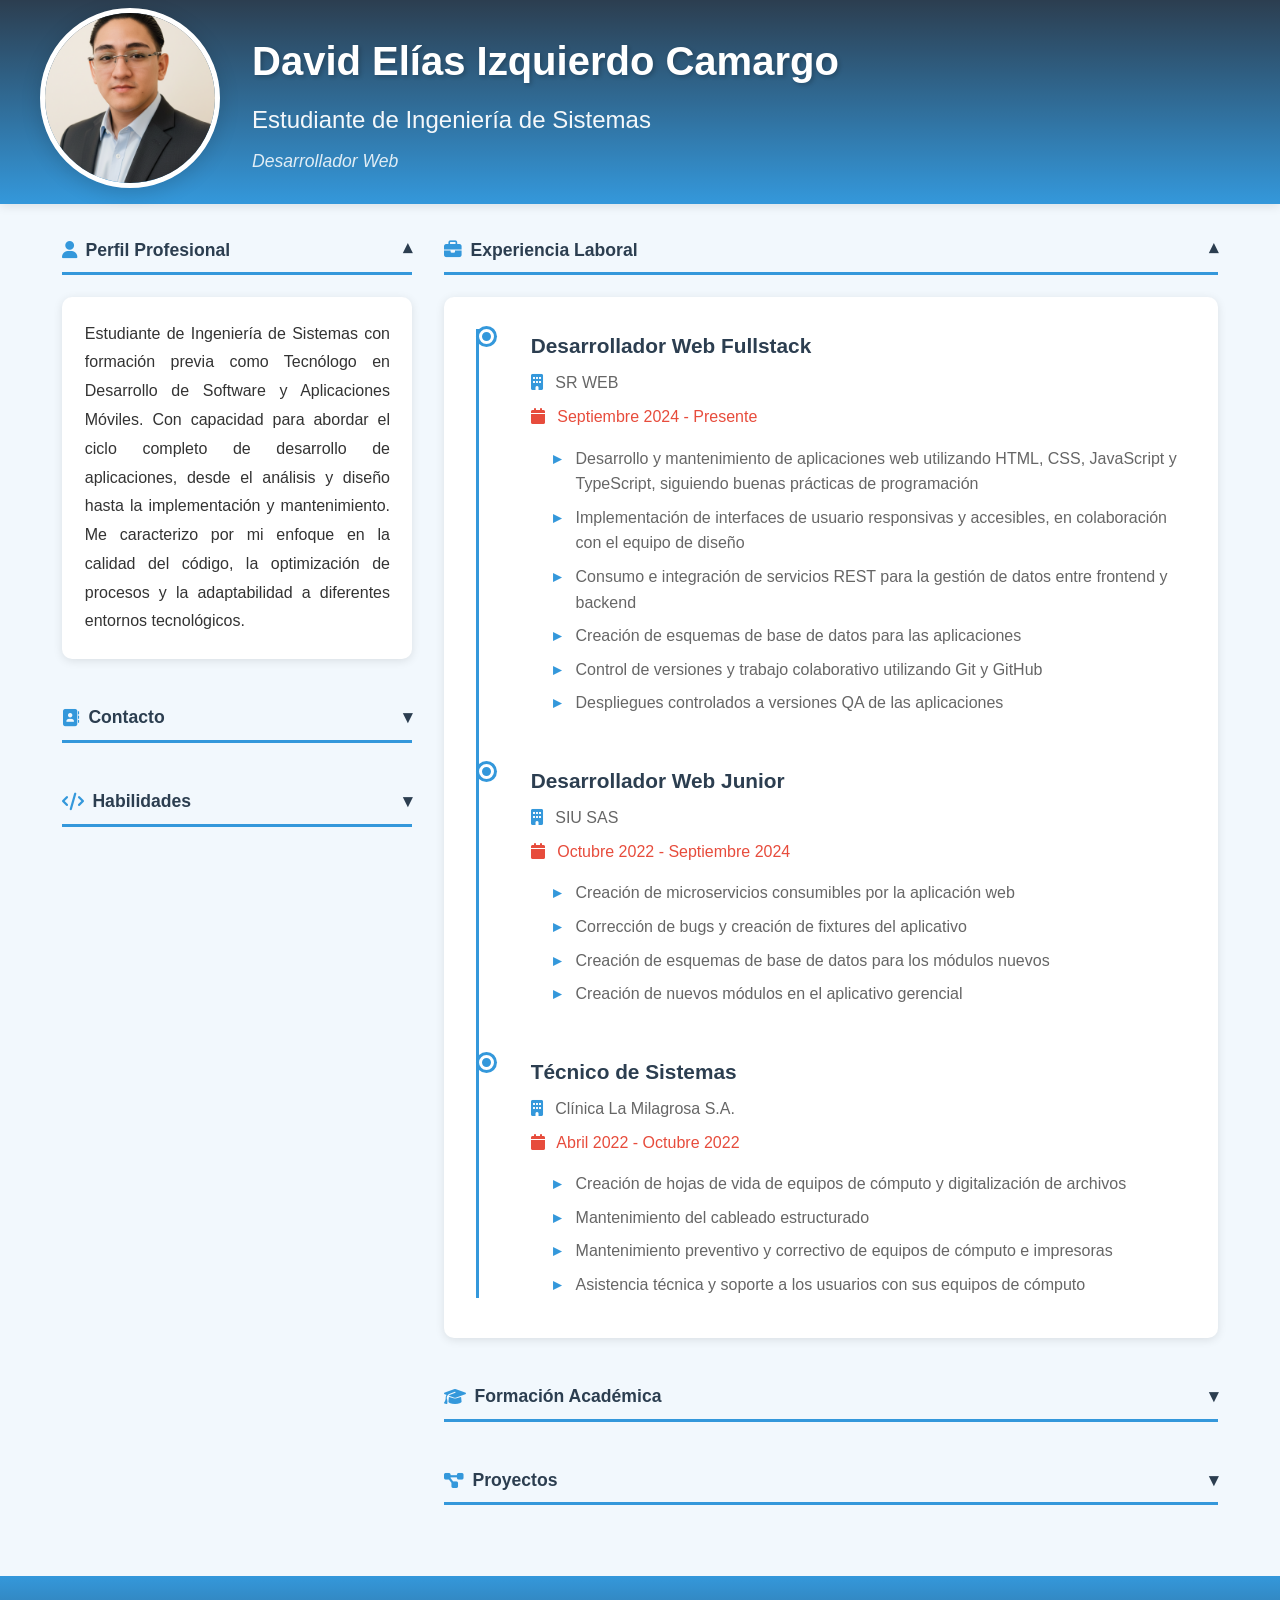
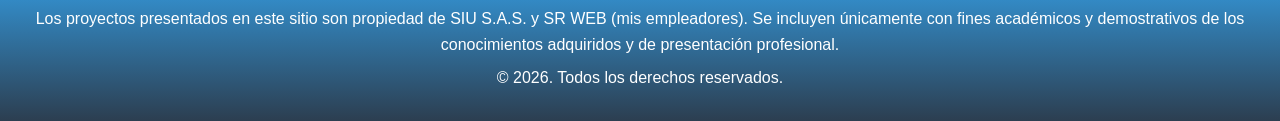
==== index.html @ 97e3bf98 "Initial commit" ====
<!DOCTYPE html>
<html lang="es">

<head>
    <meta charset="UTF-8">
    <meta name="viewport" content="width=device-width, initial-scale=1.0">
    <meta name="description" content="Hoja de vida profesional - David Izquierdo">
    <meta name="keyword" content="Hoja de vida profesional - David Izquierdo">
    <title>HDV | David Izquierdo</title>
    <link rel="stylesheet" href="css/general.css">
    <link rel="stylesheet" href="css/body.css">
    <link rel="stylesheet" href="css/header.css">
    <link rel="stylesheet" href="css/footer.css">
    <link rel="icon" href="media/img/icono.png" type="image/png">
    <link rel="stylesheet" href="https://cdnjs.cloudflare.com/ajax/libs/font-awesome/6.4.0/css/all.min.css">
</head>

<body>
    <header class="header">
        <div class="header-content">
            <div class="profile-photo">
                <img src="media/img/yo.png" alt="Foto de perfil" class="photo">
            </div>
            <div class="header-info">
                <h1 class="name">David Elías Izquierdo Camargo</h1>
                <h2 class="title">Estudiante de Ingeniería de Sistemas</h2>
                <p class="subtitle">Desarrollador Web</p>
            </div>
        </div>
    </header>
    <main class="container">
        <!-- Contenedor de la barra lateral izquierda -->
        <aside class="sidebar">
            <!-- Perfil Personal -->
            <details open>
                <summary class="section-title">
                    <i class="fas fa-user"></i> Perfil Profesional
                </summary>
                <section class="section profile-section">
                    <p class="profile-text">
                        Estudiante de Ingeniería de Sistemas con formación previa como Tecnólogo en Desarrollo de
                        Software y
                        Aplicaciones Móviles. Con capacidad para abordar el ciclo completo de desarrollo de
                        aplicaciones, desde el análisis y diseño hasta la implementación y mantenimiento. Me caracterizo
                        por
                        mi enfoque en la calidad del código, la optimización de procesos y la adaptabilidad a diferentes
                        entornos tecnológicos.
                    </p>
                </section>
            </details>
            <!-- Información de Contacto -->
            <details>
                <summary class="section-title">
                    <i class="fas fa-address-book"></i> Contacto
                </summary>
                <section class="section contact-section">
                    <ul class="contact-list">
                        <li class="contact-item">
                            <i class="fas fa-envelope"></i>
                            <a href="mailto:david.izq02@gmail.com">david.izq02@gmail.com</a>
                        </li>
                        <li class="contact-item">
                            <i class="fas fa-phone"></i>
                            <span>+57 300 725 5802</span>
                        </li>
                        <li class="contact-item">
                            <i class="fas fa-map-marker-alt"></i>
                            <span>Santa Marta, Colombia</span>
                        </li>
                        <li class="contact-item">
                            <i class="fab fa-linkedin"></i>
                            <a href="https://www.linkedin.com/in/david-izquierdo-camargo-7b1389213/"
                                target="_blank">LinkedIn</a>
                        </li>
                        <li class="contact-item">
                            <i class="fab fa-github"></i>
                            <a href="https://github.com/DavIzq02" target="_blank">GitHub</a>
                        </li>
                        <li class="contact-item">
                            <i class="fa fa-user-circle" aria-hidden="true"></i>
                            <a href="https://spiffy-selkie-009331.netlify.app/" target="_blank">Más acerca de mí</a>
                        </li>
                    </ul>
                </section>
            </details>


            <!-- Habilidades -->
             <details>
                <summary class="section-title">
                    <i class="fas fa-code"></i> Habilidades
                </summary>
                <section class="section skills-section">
                    <div class="skills-category">
                        <h4>Técnicas</h4>
                        <ul class="skills-list">
                            <li class="skill-item">
                                <span class="skill-name">Angular</span>
                                <div class="skill-bar">
                                    <div class="skill-progress" style="width: 75%"></div>
                                </div>
                            </li>
                            <li class="skill-item">
                                <span class="skill-name">HTML/CSS</span>
                                <div class="skill-bar">
                                    <div class="skill-progress" style="width: 65%"></div>
                                </div>
                            </li>
                            <li class="skill-item">
                                <span class="skill-name">TypeScript</span>
                                <div class="skill-bar">
                                    <div class="skill-progress" style="width: 70%"></div>
                                </div>
                            </li>
                            <li class="skill-item">
                                <span class="skill-name">Java</span>
                                <div class="skill-bar">
                                    <div class="skill-progress" style="width: 80%"></div>
                                </div>
                            </li>
                            <li class="skill-item">
                                <span class="skill-name">SQL</span>
                                <div class="skill-bar">
                                    <div class="skill-progress" style="width: 72%"></div>
                                </div>
                            </li>
                            <li class="skill-item">
                                <span class="skill-name">GIT</span>
                                <div class="skill-bar">
                                    <div class="skill-progress" style="width: 58%"></div>
                                </div>
                            </li>
                        </ul>
                    </div>

                    <div class="skills-category">
                        <h4>Personales</h4>
                        <ul class="soft-skills">
                            <li><i class="fas fa-check"></i> Trabajo en equipo</li>
                            <li><i class="fas fa-check"></i> Resolución de problemas</li>
                            <li><i class="fas fa-check"></i> Comunicación efectiva</li>
                            <li><i class="fas fa-check"></i> Adaptabilidad</li>
                            <li><i class="fas fa-check"></i> Pensamiento crítico</li>
                        </ul>
                    </div>
                </section>
             </details>
        </aside>

        <!-- Contenedor de la sección derecha -->
        <div class="main-content">
            <!-- Sección  de experiencia -->
            <details open>
                <summary class="section-title"> <i class="fas fa-briefcase"></i> Experiencia Laboral</summary>
                <section class="section experience-section">
                    <div class="timeline">
                        <article class="timeline-item">
                            <div class="timeline-marker"></div>
                            <div class="timeline-content">
                                <h4 class="job-title">Desarrollador Web Fullstack</h4>

                                <p class="company">
                                    <i class="fas fa-building"></i> SR WEB
                                </p>

                                <p class="period">
                                    <i class="fas fa-calendar"></i> Septiembre 2024 - Presente
                                </p>

                                <ul class="responsibilities">
                                    <li>Desarrollo y mantenimiento de aplicaciones web utilizando HTML, CSS, JavaScript
                                        y
                                        TypeScript, siguiendo buenas prácticas de programación</li>
                                    <li>Implementación de interfaces de usuario responsivas y accesibles, en
                                        colaboración
                                        con el equipo de diseño</li>
                                    <li>Consumo e integración de servicios REST para la gestión de datos entre frontend
                                        y
                                        backend</li>
                                    <li>Creación de esquemas de base de datos para las aplicaciones</li>
                                    <li>Control de versiones y trabajo colaborativo utilizando Git y GitHub</li>
                                    <li>Despliegues controlados a versiones QA de las aplicaciones</li>
                                </ul>
                            </div>
                        </article>

                        <article class="timeline-item">
                            <div class="timeline-marker"></div>
                            <div class="timeline-content">
                                <h4 class="job-title">Desarrollador Web Junior</h4>
                                <p class="company">
                                    <i class="fas fa-building"></i> SIU SAS
                                </p>
                                <p class="period">
                                    <i class="fas fa-calendar"></i> Octubre 2022 - Septiembre 2024
                                </p>
                                <ul class="responsibilities">
                                    <li>Creación de microservicios consumibles por la aplicación web</li>
                                    <li>Corrección de bugs y creación de fixtures del aplicativo</li>
                                    <li>Creación de esquemas de base de datos para los módulos nuevos</li>
                                    <li>Creación de nuevos módulos en el aplicativo gerencial</li>
                                </ul>

                            </div>
                        </article>
                        <article class="timeline-item">
                            <div class="timeline-marker"></div>
                            <div class="timeline-content">
                                <h4 class="job-title">Técnico de Sistemas</h4>

                                <p class="company">
                                    <i class="fas fa-building"></i> Clínica La Milagrosa S.A.
                                </p>

                                <p class="period">
                                    <i class="fas fa-calendar"></i>
                                    Abril 2022 - Octubre 2022
                                </p>

                                <ul class="responsibilities">
                                    <li>Creación de hojas de vida de equipos de cómputo y digitalización de archivos
                                    </li>
                                    <li>Mantenimiento del cableado estructurado</li>
                                    <li>Mantenimiento preventivo y correctivo de equipos de cómputo e impresoras</li>
                                    <li>Asistencia técnica y soporte a los usuarios con sus equipos de cómputo</li>
                                </ul>
                            </div>
                        </article>

                    </div>
                </section>
            </details>

            <!-- Sección  de formaciòn academica -->
            <details>
                <summary class="section-title"><i class="fas fa-graduation-cap"></i> Formación Académica</summary>
                <section class="section education-section">

                    <div class="timeline">
                        <article class="timeline-item">
                            <div class="timeline-marker"></div>
                            <div class="timeline-content">
                                <h4 class="degree">Ingeniería de Sistemas</h4>
                                <p class="institution">
                                    <i class="fas fa-university"></i> Universidad del Magdalena
                                </p>
                                <p class="period">
                                    <i class="fas fa-calendar"></i> 2023 - Presente (En curso)
                                </p>
                                <p class="description">
                                    Énfasis: Capacidad para concebir, diseñar, implementar y operar sistemas
                                    computacionales
                                    que contribuyan a la solución de problemas del entorno y al fortalecimiento
                                    organizacional.
                                    Además, se caracteriza por habilidades blandas que permiten participar en diferentes
                                    tipos
                                    de proyectos, bajo estándares de calidad y sostenibilidad.
                                </p>

                            </div>
                        </article>
                        <article class="timeline-item">
                            <div class="timeline-marker"></div>
                            <div class="timeline-content">
                                <h4 class="degree">Técnico Profesional</h4>
                                <p class="institution">
                                    <i class="fas fa-school"></i> Corporación Bolivariana del Norte (CBN)
                                </p>
                                <p class="period">
                                    <i class="fas fa-calendar"></i> 2019 - 2021
                                </p>
                                <p class="description">
                                    Formación orientada al desarrollo de software y aplicaciones móviles, con
                                    competencias
                                    en diseño, programación, pruebas y mantenimiento de soluciones tecnológicas.
                                    Capacitado
                                    para participar en el desarrollo full stack, integrar servicios y APIs, y aplicar
                                    buenas
                                    prácticas de UI/UX y gestión de proyectos, adaptándose a las necesidades del entorno
                                    tecnológico actual.
                                </p>
                            </div>
                        </article>
                        <article class="timeline-item">
                            <div class="timeline-marker"></div>
                            <div class="timeline-content">
                                <h4 class="degree">Bachillerato Académico</h4>
                                <p class="institution">
                                    <i class="fas fa-school"></i> I.E.D Juan Maiguel de Osuna
                                </p>
                                <p class="period">
                                    <i class="fas fa-calendar"></i> 2015 - 2018
                                </p>
                                <!-- <p class="description">
                                Énfasis en matemáticas y ciencias. Graduado con honores.
                            </p> -->
                            </div>
                        </article>
                    </div>
                </section>
            </details>

            <!-- Sección  de proyectos -->
            <details>
                <summary class="section-title"><i class="fas fa-project-diagram"></i> Proyectos</summary>
                <section class="section projects-section">
                    <div class="projects-grid">
                        <article class="project-card">
                            <div class="project-icon">
                                <i class="fas fa-shopping-cart"></i>
                            </div>
                            <h4 class="project-title">Sistema de Inventarios</h4>

                            <p class="project-description">
                                Desarrollo de migración de sistema de inventarios para la aplicación web de control
                                gerencial dedicado a los establecimientos de alimentos y bebidas.
                            </p>
                            <div class="project-tags">
                                <span class="tag">Angular</span>
                                <span class="tag">TypeScript</span>
                                <span class="tag">Java</span>
                                <span class="tag">My SQL</span>
                            </div>
                        </article>

                        <article class="project-card">
                            <div class="project-icon">
                                <i class="fas fa-tasks"></i>
                            </div>
                            <h4 class="project-title">Visor en Línea</h4>
                            <p class="project-description">
                                Aplicación web 100% responsiva pensada para dispositivos móviles.
                                Muestra en tiempo real la información de facturación de un punto de venta,
                                brindando reportería eficiente y detallada para mantener el control del negocio.
                            </p>
                            <div class="project-tags">
                                <span class="tag">Angular</span>
                                <span class="tag">MQTT</span>
                                <span class="tag">Bootstrap</span>
                            </div>
                        </article>

                        <article class="project-card">
                            <div class="project-icon">
                                <i class="fas fa-chart-line"></i>
                            </div>
                            <h4 class="project-title">Caja Facturadora</h4>
                            <p class="project-description">
                                Aplicación web de facturación electrónica y POS en línea, con lógica robusta
                                para diferentes escenarios reales de una caja de facturación.
                            </p>

                            <div class="project-tags">
                                <span class="tag">Angular</span>
                                <span class="tag">Java</span>
                                <span class="tag">My Sql</span>
                            </div>
                        </article>

                        <article class="project-card">
                            <div class="project-icon">
                                <i class="fas fa-mobile-alt"></i>
                            </div>
                            <h4 class="project-title">Integración Datáfono</h4>
                            <p class="project-description">
                                Integración de pago automático con datáfono en la caja de facturación mediante
                                servicios API REST y certificación por parte del proveedor.
                            </p>

                            <div class="project-tags">
                                <span class="tag">API REST</span>
                                <span class="tag">TypeScript</span>
                            </div>
                        </article>
                    </div><br>
                    <h3 class="section-title">
                        <i class="fa fa-eye" aria-hidden="true"></i> <a
                            href="https://spiffy-selkie-009331.netlify.app/#portfolio" target="_blank"> Ver más detalles
                            de
                            los
                            proyectos</a>
                    </h3>
                </section>
            </details>

        </div>
    </main>
    <!-- Pie de página -->
    <footer class="footer">
        <p>
            Los proyectos presentados en este sitio son propiedad de SIU S.A.S. y SR WEB (mis empleadores).
            Se incluyen únicamente con fines académicos y demostrativos de los conocimientos adquiridos y de
            presentación profesional.
        </p>
        <p>&copy; 2026. Todos los derechos reservados.</p>
    </footer>
</body>

</html>
---- css/general.css ----
/* ========================================
   ESTILOS GENERALES
   ======================================== */

* {
    margin: 0;
    padding: 0;
    box-sizing: border-box;
}

:root {
    --primary-color: #2c3e50;
    --body-color: #f2f8fd;
    --secondary-color: #3498db;
    --alternative-color: #e74c3c;
    --text-color: #333333;
    --text-light: #666666;
    --bg-light: #f8f9fa;
    --white: #ffffff;
    --border-color: #e0e0e0;
    --shadow: 0 2px 10px rgba(0, 0, 0, 0.1);
    --shadow-hover: 0 5px 20px rgba(0, 0, 0, 0.15);

    /* Espaciados */
    --spacing-xs: 0.5rem;
    --spacing-sm: 1rem;
    --spacing-md: 1.4rem;
    --spacing-lg: 2rem;
    --spacing-xl: 3rem;

    /*Tamaños de fuente */
    --font-size-xs: 0.5rem;
    --font-size-sm: 1.1rem;
    --font-size-md: 1.5rem;
}

body {
    font-family: 'Segoe UI', Tahoma, Geneva, Verdana, sans-serif;
    line-height: 1.6;
    color: var(--text-color);
    background-color: var(--body-color);
}
---- css/body.css ----
/* ========================================
   CONTENEDOR PRINCIPAL
   ======================================== */

.container {
    max-width: 1200px;
    margin: var(--spacing-lg) auto;
    padding: 0 var(--spacing-md);
    display: grid;
    grid-template-columns: 350px 1fr;
    gap: var(--spacing-lg);
}

/* ========================================
   BARRA LATERAL
   ======================================== */

.sidebar {
    display: flex;
    flex-direction: column;
    gap: var(--spacing-md);
}

.sidebar .section {
    background: var(--white);
    padding: var(--spacing-md);
    border-radius: 10px;
    box-shadow: var(--shadow);
    transition: transform 0.3s ease, box-shadow 0.3s ease;
}

.sidebar .section:hover {
    transform: translateY(-3px);
    box-shadow: var(--shadow-hover);
}

/* ========================================
   SECCIONES
   ======================================== */

.section {
    margin-bottom: var(--spacing-md);
}

.section-title {
    font-size: 1.4rem;
    color: var(--primary-color);
    margin-bottom: var(--spacing-md);
    padding-bottom: var(--spacing-xs);
    border-bottom: 3px solid var(--secondary-color);
    display: flex;
    align-items: center;
    gap: var(--spacing-xs);
}

.section-title i {
    color: var(--secondary-color);
}

/* ========================================
   PERFIL PERSONAL
   ======================================== */

.profile-text {
    color: var(--text-color);
    text-align: justify;
    line-height: 1.8;
}

/* ========================================
   INFORMACIÓN DE CONTACTO
   ======================================== */

.contact-list {
    list-style: none;
}

.contact-item {
    padding: var(--spacing-xs) 0;
    display: flex;
    align-items: center;
    gap: var(--spacing-sm);
    color: var(--text-light);
}

.contact-item i {
    width: 20px;
    color: var(--secondary-color);
    font-size: var(--font-size-sm);
}

.contact-item a {
    color: var(--secondary-color);
    text-decoration: none;
    transition: color 0.3s ease;
}

.contact-item a:hover {
    color: var(--alternative-color);
    text-decoration: underline;
}

/* ========================================
   HABILIDADES
   ======================================== */

.skills-category {
    margin-bottom: var(--spacing-md);
}

.skills-category h4 {
    color: var(--primary-color);
    margin-bottom: var(--spacing-sm);
    font-size: var(--font-size-sm);
}

.skills-list {
    list-style: none;
}

.skill-item {
    margin-bottom: var(--spacing-md);
}

.skill-name {
    display: block;
    margin-bottom: var(--spacing-xs);
    font-weight: 600;
    color: var(--text-color);
}

.skill-bar {
    background-color: var(--border-color);
    height: 10px;
    border-radius: 5px;
    overflow: hidden;
}

.skill-progress {
    background: linear-gradient(90deg, var(--secondary-color), var(--alternative-color));
    height: 100%;
    border-radius: 5px;
    transition: width 1s ease;
}

.soft-skills {
    list-style: none;
}

.soft-skills li {
    padding: var(--spacing-xs) 0;
    display: flex;
    align-items: center;
    gap: var(--spacing-sm);
    color: var(--text-color);
}

.soft-skills i {
    color: var(--secondary-color);
}

/* ========================================
   CONTENIDO PRINCIPAL
   ======================================== */

.main-content {
    display: flex;
    flex-direction: column;
    gap: var(--spacing-md);
}

.main-content .section {
    background: var(--white);
    padding: var(--spacing-lg);
    border-radius: 10px;
    box-shadow: var(--shadow);
}

/* ========================================
   LÍNEA DE TIEMPO (Experiencia y Educación)
   ======================================== */

.timeline {
    position: relative;
    padding-left: var(--spacing-lg);
}

.timeline::before {
    content: '';
    position: absolute;
    left: 0;
    top: 0;
    bottom: 0;
    width: 3px;
    background: var(--secondary-color);
}

.timeline-item {
    position: relative;
    margin-bottom: var(--spacing-xl);
}

.timeline-item:last-child {
    margin-bottom: 0;
}

.timeline-marker {
    position: absolute;
    left: -29px;
    top: 0;
    width: 15px;
    height: 15px;
    border-radius: 50%;
    background: var(--secondary-color);
    border: 3px solid var(--white);
    box-shadow: 0 0 0 3px var(--secondary-color);
}

.timeline-content {
    padding-left: var(--spacing-md);
}

.job-title,
.degree {
    font-size: 1.3rem;
    color: var(--primary-color);
    margin-bottom: var(--spacing-xs);
    font-weight: 600;
}

.company,
.institution {
    color: var(--text-light);
    margin-bottom: var(--spacing-xs);
    font-weight: 500;
}

.company i,
.institution i {
    color: var(--secondary-color);
    margin-right: var(--spacing-xs);
}

.period {
    color: var(--alternative-color);
    font-weight: 500;
    margin-bottom: var(--spacing-sm);
}

.period i {
    margin-right: var(--spacing-xs);
}

.responsibilities {
    list-style: none;
    padding-left: var(--spacing-md);
}

.responsibilities li {
    position: relative;
    padding-left: var(--spacing-md);
    margin-bottom: var(--spacing-xs);
    color: var(--text-light);
}

.responsibilities li::before {
    content: '▸';
    position: absolute;
    left: 0;
    color: var(--secondary-color);
    font-weight: bold;
}

.description {
    color: var(--text-light);
    line-height: 1.8;
    margin-top: var(--spacing-sm);
}

/* ========================================
   PROYECTOS
   ======================================== */

.projects-grid {
    display: grid;
    grid-template-columns: repeat(auto-fit, minmax(280px, 1fr));
    gap: var(--spacing-md);
}

.project-card {
    background: var(--bg-light);
    padding: var(--spacing-md);
    border-radius: 10px;
    border: 2px solid var(--border-color);
    transition: all 0.3s ease;
}

.project-card:hover {
    border-color: var(--secondary-color);
    transform: translateY(-5px);
    box-shadow: var(--shadow-hover);
}

.project-icon {
    width: 60px;
    height: 60px;
    background: linear-gradient(135deg, var(--secondary-color), var(--alternative-color));
    border-radius: 50%;
    display: flex;
    align-items: center;
    justify-content: center;
    margin-bottom: var(--spacing-md);
}

.project-icon i {
    font-size: 1.8rem;
    color: var(--white);
}

.project-title {
    font-size: var(--font-size-md);
    color: var(--primary-color);
    margin-bottom: var(--spacing-sm);
}

.project-description {
    color: var(--text-light);
    margin-bottom: var(--spacing-md);
    line-height: 1.6;
}

.project-tags {
    display: flex;
    flex-wrap: wrap;
    gap: var(--spacing-xs);
}

.tag {
    background: var(--secondary-color);
    color: var(--white);
    padding: 0.3rem 0.8rem;
    border-radius: 20px;
    font-size: 0.85rem;
    font-weight: 500;
}
---- css/header.css ----
/* ========================================
   ENCABEZADO
   ======================================== */

.header {
    background: linear-gradient(to bottom, var(--primary-color), var(--secondary-color));
    color: var(--white);
    padding: var(--spacing-xs);
    box-shadow: var(--shadow);
    position: sticky;
    top: 0;
    z-index: 1000;
}

.header-content {
    max-width: 1200px;
    margin: 0 auto;
    display: flex;
    align-items: center;
    gap: var(--spacing-lg);
}

.profile-photo {
    flex-shrink: 0;
}

.photo {
    width: 180px;
    height: 180px;
    border-radius: 50%;
    border: 5px solid var(--white);
    object-fit: cover;
    box-shadow: var(--shadow-hover);
}

.header-info {
    flex: 1;
}

.name {
    font-size: 2.5rem;
    font-weight: 700;
    margin-bottom: var(--spacing-xs);
    text-shadow: 2px 2px 4px rgba(0, 0, 0, 0.2);
}

.title {
    font-size: 1.5rem;
    font-weight: 400;
    margin-bottom: var(--spacing-xs);
    opacity: 0.95;
}

.subtitle {
    font-size: var(--font-size-sm);
    opacity: 0.85;
    font-style: italic;
}
---- css/footer.css ----
/* ========================================
   PIE DE PÁGINA
   ======================================== */

.footer {
    background: linear-gradient(to top, var(--primary-color), var(--secondary-color));
    color: var(--white);
    text-align: center;
    padding: var(--spacing-md) var(--spacing-md);
    margin-top: var(--spacing-xl);
}

.footer p {
    margin: var(--spacing-xs) 0;
}

.footer i {
    color: var(--alternative-color);
}

.section-title {
    cursor: pointer;
    font-size: var(--font-size-sm);
    font-weight: 700;
    list-style: none;
    position: relative;
    padding-right: 20px;
}

.section-title::after {
    content: "▾";
    position: absolute;
    right: 0;
    transition: transform 0.3s ease;
}

details[open] .section-title::after {
    transform: rotate(180deg);
}

summary {
    list-style: none;
    cursor: pointer;
}

summary::-webkit-details-marker {
    display: none;
}

.section-title::-webkit-details-marker {
    display: none;
}
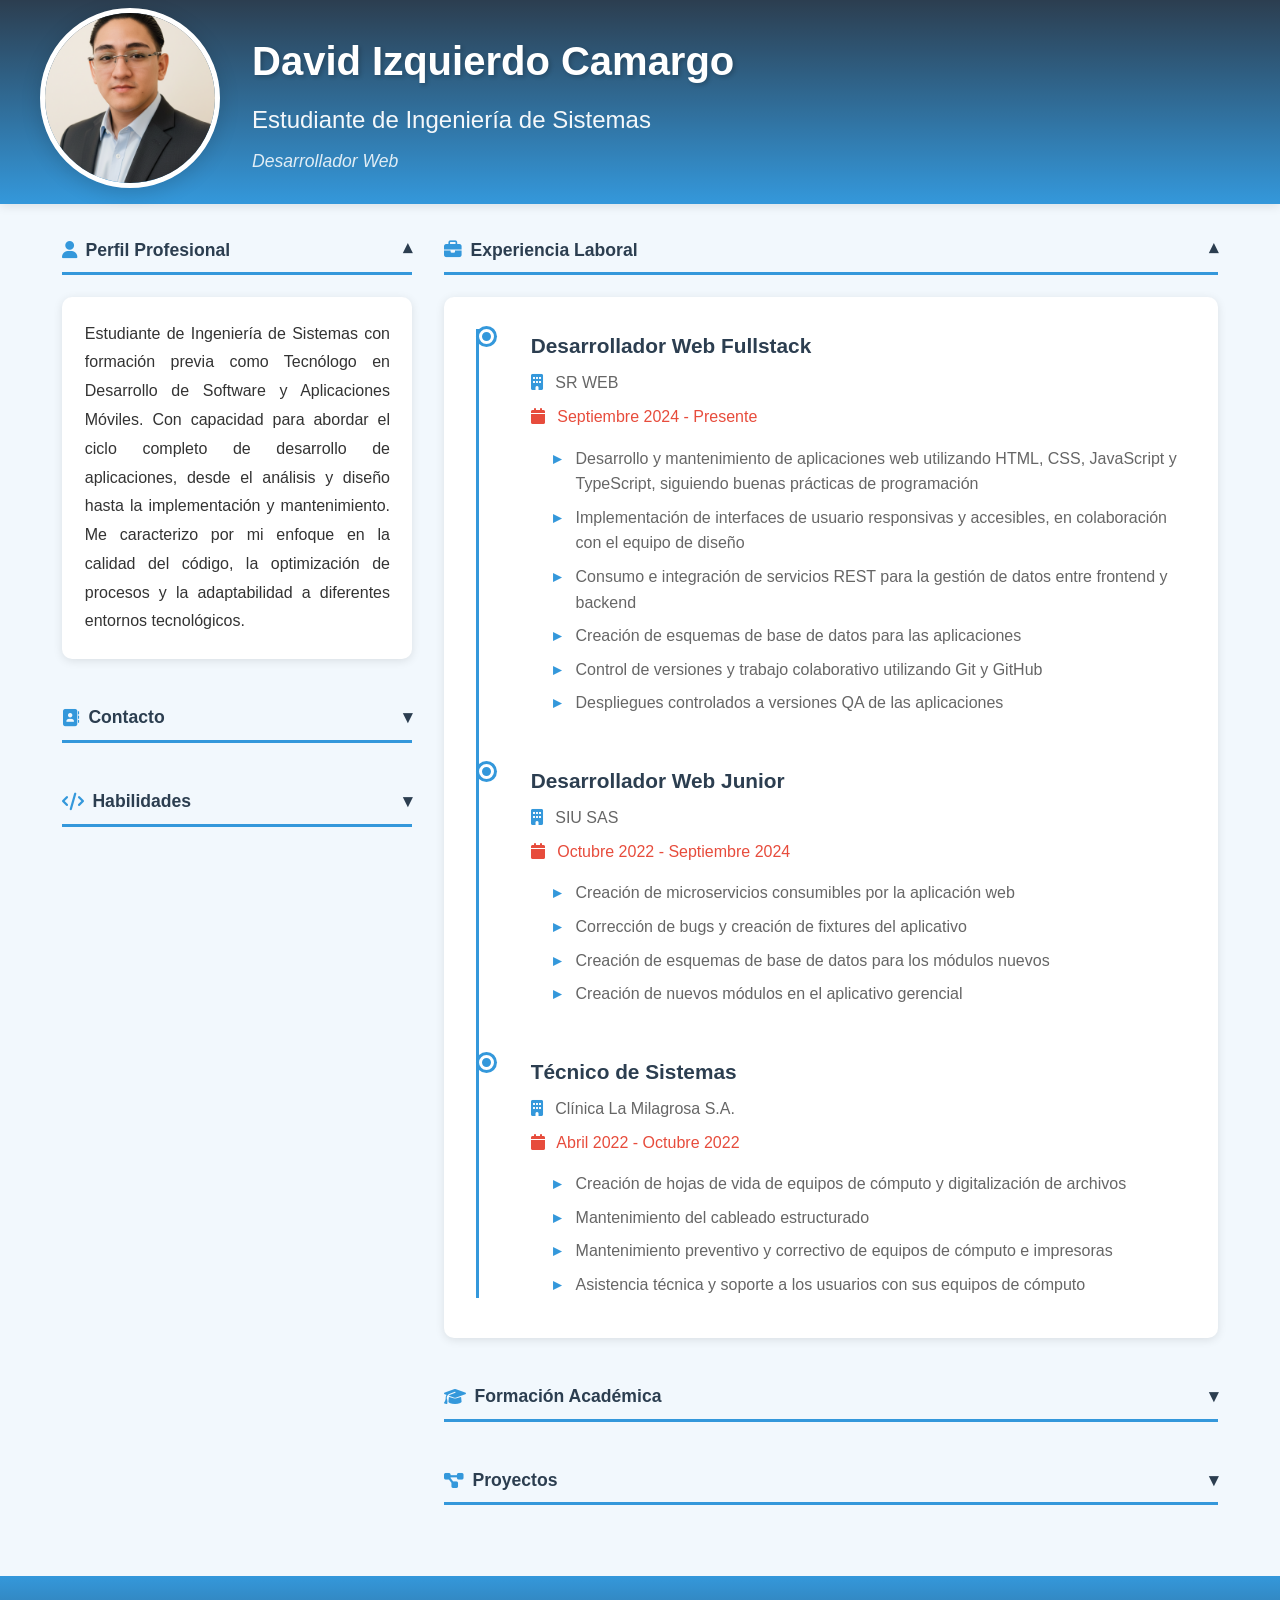
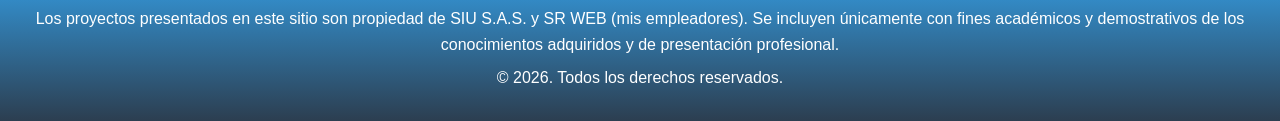
==== commit bd9f0108: "(main) Prueba git dev" ====
--- a/index.html
+++ b/index.html
@@ -11,6 +11,7 @@
     <link rel="stylesheet" href="css/body.css">
     <link rel="stylesheet" href="css/header.css">
     <link rel="stylesheet" href="css/footer.css">
+    <link rel="stylesheet" href="css/responsive.css">
     <link rel="icon" href="media/img/icono.png" type="image/png">
     <link rel="stylesheet" href="https://cdnjs.cloudflare.com/ajax/libs/font-awesome/6.4.0/css/all.min.css">
 </head>
@@ -22,7 +23,7 @@
                 <img src="media/img/yo.png" alt="Foto de perfil" class="photo">
             </div>
             <div class="header-info">
-                <h1 class="name">David Elías Izquierdo Camargo</h1>
+                <h1 class="name">David Izquierdo Camargo</h1>
                 <h2 class="title">Estudiante de Ingeniería de Sistemas</h2>
                 <p class="subtitle">Desarrollador Web</p>
             </div>
--- a/css/responsive.css
+++ b/css/responsive.css
@@ -0,0 +1,126 @@
+/* ========================================
+   DISEÑO RESPONSIVE
+   ======================================== */
+
+/* Tablets */
+@media (max-width: 992px) {
+    .container {
+        grid-template-columns: 1fr;
+        gap: var(--spacing-md);
+    }
+
+    .header-content {
+        flex-direction: column;
+        text-align: center;
+        padding: 0 var(--spacing-sm);
+    }
+
+    .name {
+        font-size: 2rem;
+    }
+
+    .title {
+        font-size: 1.3rem;
+    }
+}
+
+/* Móviles */
+@media (max-width: 768px) {
+    .header {
+        padding: var(--spacing-md) var(--spacing-sm);
+        position: relative;
+    }
+
+    .header-content {
+        max-width: 100%;
+        padding: 0;
+    }
+
+    .photo {
+        width: 150px;
+        height: 150px;
+    }
+
+    .name {
+        font-size: 1.8rem;
+    }
+
+    .title {
+        font-size: var(--font-size-md);
+    }
+
+    .container {
+        margin: var(--spacing-md) auto;
+        padding: 0 var(--spacing-sm);
+        grid-template-columns: 1fr;
+        display: flex;
+        flex-direction: column;
+    }
+
+    .section-title {
+        font-size: var(--font-size-md);
+    }
+
+    .projects-grid {
+        grid-template-columns: 1fr;
+    }
+
+    .timeline {
+        padding-left: var(--spacing-md);
+    }
+
+    .timeline-marker {
+        left: -23px;
+    }
+}
+
+/* Móviles pequeños */
+@media (max-width: 480px) {
+    .header {
+        padding: var(--spacing-sm);
+        position: relative;
+    }
+
+    .header-content {
+        gap: var(--spacing-sm);
+        width: 100%;
+        max-width: 100%;
+    }
+
+    .name {
+        font-size: 1.5rem;
+        word-wrap: break-word;
+    }
+
+    .title {
+        font-size: var(--font-size-sm);
+    }
+
+    .subtitle {
+        font-size: 0.9rem;
+    }
+
+    .photo {
+        width: 120px;
+        height: 120px;
+    }
+
+    .container {
+        padding: 0 var(--spacing-xs);
+        margin: var(--spacing-sm) auto;
+    }
+
+    .sidebar .section,
+    .main-content .section {
+        padding: var(--spacing-sm);
+    }
+
+    .section-title {
+        font-size: 1.2rem;
+    }
+
+    .job-title,
+    .degree {
+        font-size: 1.1rem;
+    }
+}
